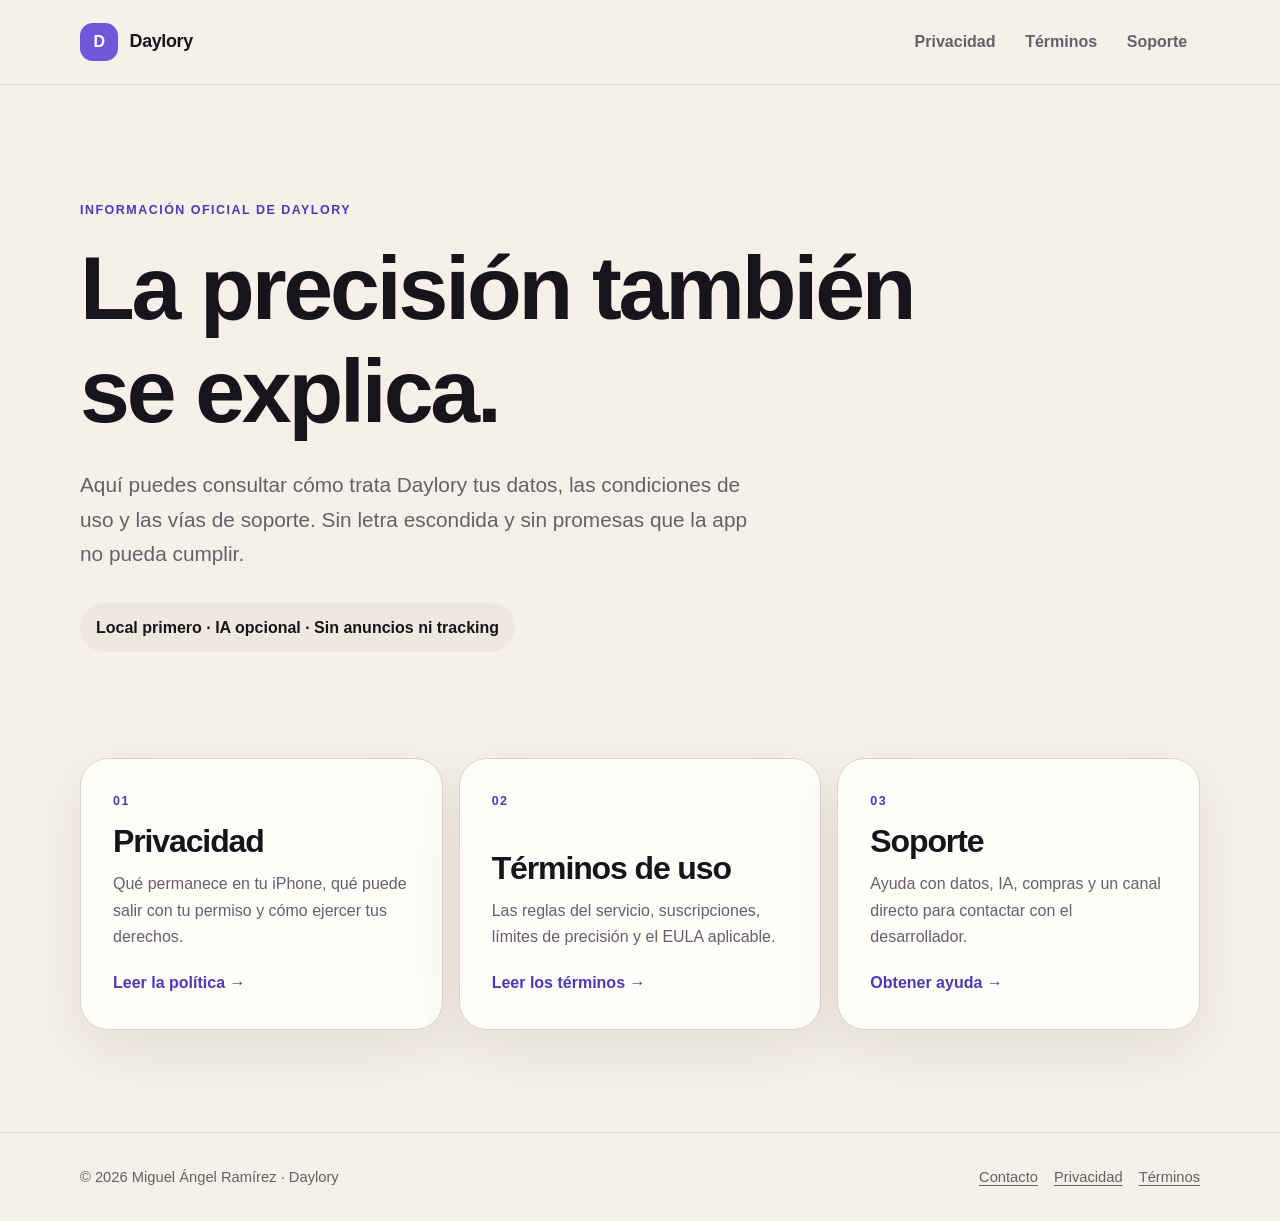
==== index.html @ 0d1ad0e9 "feat: publish Daylory legal and support site" ====
<!doctype html>
<html lang="es">
<head>
  <meta charset="utf-8">
  <meta name="viewport" content="width=device-width, initial-scale=1">
  <meta name="description" content="Privacidad, términos de uso y soporte oficial de Daylory.">
  <meta name="theme-color" content="#f5f0e8">
  <meta name="robots" content="index, follow">
  <link rel="canonical" href="https://miguelangelxramirez.github.io/daylory-legal/">
  <link rel="icon" href="assets/favicon.svg" type="image/svg+xml">
  <link rel="stylesheet" href="assets/styles.css">
  <title>Daylory · Legales y soporte</title>
</head>
<body>
  <a class="skip-link" href="#contenido">Saltar al contenido</a>
  <header class="site-header">
    <div class="shell header-inner">
      <a class="brand" href="./" aria-label="Daylory, inicio">
        <span class="brand-mark" aria-hidden="true">D</span>
        <span>Daylory</span>
      </a>
      <nav class="site-nav" aria-label="Navegación principal">
        <ul>
          <li><a href="privacidad/">Privacidad</a></li>
          <li><a href="terminos/">Términos</a></li>
          <li><a href="soporte/">Soporte</a></li>
        </ul>
      </nav>
    </div>
  </header>

  <main id="contenido">
    <section class="shell hero" aria-labelledby="hero-title">
      <p class="eyebrow">Información oficial de Daylory</p>
      <h1 id="hero-title">La precisión también se explica.</h1>
      <p class="hero-copy">Aquí puedes consultar cómo trata Daylory tus datos, las condiciones de uso y las vías de soporte. Sin letra escondida y sin promesas que la app no pueda cumplir.</p>
      <p class="principle">Local primero · IA opcional · Sin anuncios ni tracking</p>
    </section>

    <section class="shell card-grid" aria-label="Documentos y ayuda">
      <a class="portal-card" href="privacidad/">
        <span class="card-number">01</span>
        <h2>Privacidad</h2>
        <p>Qué permanece en tu iPhone, qué puede salir con tu permiso y cómo ejercer tus derechos.</p>
        <span class="card-action">Leer la política →</span>
      </a>
      <a class="portal-card" href="terminos/">
        <span class="card-number">02</span>
        <h2>Términos de uso</h2>
        <p>Las reglas del servicio, suscripciones, límites de precisión y el EULA aplicable.</p>
        <span class="card-action">Leer los términos →</span>
      </a>
      <a class="portal-card" href="soporte/">
        <span class="card-number">03</span>
        <h2>Soporte</h2>
        <p>Ayuda con datos, IA, compras y un canal directo para contactar con el desarrollador.</p>
        <span class="card-action">Obtener ayuda →</span>
      </a>
    </section>
  </main>

  <footer class="site-footer">
    <div class="shell site-footer-inner">
      <span>© 2026 Miguel Ángel Ramírez · Daylory</span>
      <div class="footer-links">
        <a href="mailto:miguelangelxramirez@gmail.com">Contacto</a>
        <a href="privacidad/">Privacidad</a>
        <a href="terminos/">Términos</a>
      </div>
    </div>
  </footer>
</body>
</html>
---- assets/styles.css ----
:root {
  color-scheme: light;
  --canvas: #f5f0e8;
  --surface: #fffdf9;
  --surface-muted: #eee8de;
  --ink: #17151b;
  --muted: #66606a;
  --accent: #7057d9;
  --accent-strong: #4f38b7;
  --border: #dcd4c8;
  --shadow: 0 20px 60px rgba(39, 31, 26, 0.08);
  --radius-lg: 28px;
  --radius-md: 18px;
  --content: 70rem;
  --reading: 45rem;
  font-family: -apple-system, BlinkMacSystemFont, "Segoe UI", sans-serif;
  font-synthesis: none;
}

* {
  box-sizing: border-box;
}

html {
  scroll-behavior: smooth;
  background: var(--canvas);
}

body {
  margin: 0;
  color: var(--ink);
  background: var(--canvas);
  font-size: 1rem;
  line-height: 1.65;
  text-rendering: optimizeLegibility;
}

a {
  color: var(--accent-strong);
  text-decoration-thickness: 0.09em;
  text-underline-offset: 0.18em;
}

a:hover {
  color: var(--accent);
}

a:focus-visible,
button:focus-visible {
  outline: 3px solid var(--accent);
  outline-offset: 4px;
  border-radius: 6px;
}

.skip-link {
  position: fixed;
  z-index: 10;
  top: 0.75rem;
  left: 0.75rem;
  padding: 0.75rem 1rem;
  color: var(--surface);
  background: var(--ink);
  border-radius: 999px;
  transform: translateY(-180%);
}

.skip-link:focus {
  transform: translateY(0);
}

.shell {
  width: min(calc(100% - 2rem), var(--content));
  margin-inline: auto;
}

.site-header {
  padding-block: 1.25rem;
  border-bottom: 1px solid var(--border);
}

.header-inner,
.site-footer-inner {
  display: flex;
  align-items: center;
  justify-content: space-between;
  gap: 1.5rem;
}

.brand {
  display: inline-flex;
  min-height: 44px;
  align-items: center;
  gap: 0.7rem;
  color: var(--ink);
  font-size: 1.12rem;
  font-weight: 760;
  text-decoration: none;
  letter-spacing: -0.02em;
}

.brand-mark {
  display: grid;
  width: 2.4rem;
  height: 2.4rem;
  place-items: center;
  color: var(--surface);
  background: var(--accent);
  border-radius: 0.8rem;
  font-size: 1rem;
  font-weight: 800;
}

.site-nav ul {
  display: flex;
  flex-wrap: wrap;
  gap: 0.25rem;
  margin: 0;
  padding: 0;
  list-style: none;
}

.site-nav a {
  display: inline-flex;
  min-height: 44px;
  align-items: center;
  padding: 0.55rem 0.8rem;
  color: var(--muted);
  border-radius: 999px;
  font-weight: 650;
  text-decoration: none;
}

.site-nav a:hover,
.site-nav a[aria-current="page"] {
  color: var(--ink);
  background: var(--surface-muted);
}

main {
  min-height: 65vh;
}

.hero {
  padding-block: clamp(4rem, 9vw, 7.5rem) clamp(3.5rem, 7vw, 6rem);
}

.eyebrow {
  margin: 0 0 1rem;
  color: var(--accent-strong);
  font-size: 0.78rem;
  font-weight: 800;
  letter-spacing: 0.12em;
  text-transform: uppercase;
}

h1,
h2,
h3 {
  line-height: 1.15;
  letter-spacing: -0.035em;
}

h1 {
  max-width: 18ch;
  margin: 0;
  font-size: clamp(2.6rem, 7vw, 5.6rem);
}

h2 {
  margin-top: 2.75rem;
  font-size: clamp(1.55rem, 3vw, 2rem);
}

h3 {
  margin-top: 2rem;
  font-size: 1.2rem;
}

.hero-copy {
  max-width: 42rem;
  margin: 1.6rem 0 0;
  color: var(--muted);
  font-size: clamp(1.08rem, 2vw, 1.3rem);
}

.principle {
  display: inline-flex;
  margin-top: 2rem;
  padding: 0.7rem 1rem;
  color: var(--ink);
  background: var(--surface-muted);
  border-radius: 999px;
  font-weight: 680;
}

.card-grid {
  display: grid;
  grid-template-columns: repeat(3, minmax(0, 1fr));
  gap: 1rem;
  padding-bottom: clamp(4rem, 8vw, 7rem);
}

.portal-card {
  display: flex;
  min-height: 17rem;
  flex-direction: column;
  padding: clamp(1.4rem, 3vw, 2rem);
  color: var(--ink);
  background: var(--surface);
  border: 1px solid var(--border);
  border-radius: var(--radius-lg);
  box-shadow: var(--shadow);
  text-decoration: none;
}

.portal-card:hover {
  color: var(--ink);
  border-color: var(--accent);
}

.card-number {
  color: var(--accent-strong);
  font-size: 0.78rem;
  font-weight: 800;
  letter-spacing: 0.12em;
}

.portal-card h2 {
  margin: auto 0 0.7rem;
}

.portal-card p {
  margin: 0;
  color: var(--muted);
}

.card-action {
  margin-top: 1.25rem;
  color: var(--accent-strong);
  font-weight: 750;
}

.document-hero {
  padding-block: clamp(3.5rem, 7vw, 6rem) 2.5rem;
  border-bottom: 1px solid var(--border);
}

.document-hero h1 {
  max-width: 22ch;
  font-size: clamp(2.45rem, 6vw, 4.6rem);
}

.updated {
  margin: 1.25rem 0 0;
  color: var(--muted);
}

.document-layout {
  display: grid;
  grid-template-columns: minmax(12rem, 15rem) minmax(0, var(--reading));
  justify-content: space-between;
  gap: clamp(2rem, 7vw, 6rem);
  padding-block: 3rem 6rem;
}

.toc {
  align-self: start;
  position: sticky;
  top: 1.5rem;
  padding: 1.25rem;
  background: var(--surface-muted);
  border-radius: var(--radius-md);
}

.toc-title {
  margin: 0 0 0.75rem;
  font-size: 0.76rem;
  font-weight: 800;
  letter-spacing: 0.11em;
  text-transform: uppercase;
}

.toc ol {
  display: grid;
  gap: 0.45rem;
  margin: 0;
  padding-left: 1.2rem;
}

.toc a {
  color: var(--muted);
  text-decoration: none;
}

.toc a:hover {
  color: var(--accent-strong);
  text-decoration: underline;
}

.legal-copy > :first-child {
  margin-top: 0;
}

.legal-copy p,
.legal-copy li {
  max-width: 72ch;
}

.legal-copy section {
  scroll-margin-top: 1.5rem;
}

.legal-copy li + li {
  margin-top: 0.55rem;
}

.summary-box,
.notice,
.contact-card {
  margin: 1.5rem 0 2rem;
  padding: clamp(1.25rem, 3vw, 1.75rem);
  background: var(--surface);
  border: 1px solid var(--border);
  border-radius: var(--radius-md);
}

.summary-box strong,
.notice strong {
  display: block;
  margin-bottom: 0.45rem;
}

.data-list {
  display: grid;
  gap: 1rem;
  margin: 1.5rem 0;
}

.data-item {
  padding: 1.2rem;
  background: var(--surface);
  border: 1px solid var(--border);
  border-radius: var(--radius-md);
}

.data-item h3 {
  margin: 0 0 0.45rem;
}

.data-item p:last-child {
  margin-bottom: 0;
}

.support-grid {
  display: grid;
  grid-template-columns: repeat(2, minmax(0, 1fr));
  gap: 1rem;
  margin-block: 1.5rem 2.5rem;
}

.support-card {
  padding: 1.4rem;
  background: var(--surface);
  border: 1px solid var(--border);
  border-radius: var(--radius-md);
}

.support-card h2,
.support-card h3 {
  margin-top: 0;
}

.button-link {
  display: inline-flex;
  min-height: 44px;
  align-items: center;
  justify-content: center;
  padding: 0.7rem 1rem;
  color: var(--surface);
  background: var(--ink);
  border-radius: 999px;
  font-weight: 750;
  text-decoration: none;
}

.button-link:hover {
  color: var(--surface);
  background: var(--accent-strong);
}

.site-footer {
  padding-block: 2rem;
  border-top: 1px solid var(--border);
  color: var(--muted);
  font-size: 0.92rem;
}

.footer-links {
  display: flex;
  flex-wrap: wrap;
  gap: 1rem;
}

.footer-links a {
  color: var(--muted);
}

.error-page {
  display: grid;
  min-height: 68vh;
  place-items: center;
  padding-block: 4rem;
  text-align: center;
}

.error-page h1 {
  max-width: none;
}

@media (max-width: 780px) {
  .header-inner,
  .site-footer-inner {
    align-items: flex-start;
    flex-direction: column;
  }

  .card-grid,
  .support-grid {
    grid-template-columns: 1fr;
  }

  .portal-card {
    min-height: 14rem;
  }

  .document-layout {
    grid-template-columns: 1fr;
    gap: 2rem;
  }

  .toc {
    position: static;
  }
}

@media (max-width: 430px) {
  .shell {
    width: min(calc(100% - 1.25rem), var(--content));
  }

  .site-header {
    padding-block: 0.9rem;
  }

  .site-nav a {
    padding-inline: 0.55rem;
    font-size: 0.92rem;
  }

  .principle {
    align-items: flex-start;
    border-radius: 1rem;
  }
}

@media (prefers-reduced-motion: reduce) {
  html {
    scroll-behavior: auto;
  }

  *,
  *::before,
  *::after {
    animation-duration: 0.01ms !important;
    animation-iteration-count: 1 !important;
    transition-duration: 0.01ms !important;
  }
}

@media print {
  .site-header,
  .site-footer,
  .toc,
  .skip-link {
    display: none;
  }

  body {
    background: white;
    color: black;
    font-size: 11pt;
  }

  .document-layout {
    display: block;
    padding: 0;
  }

  a {
    color: black;
  }
}
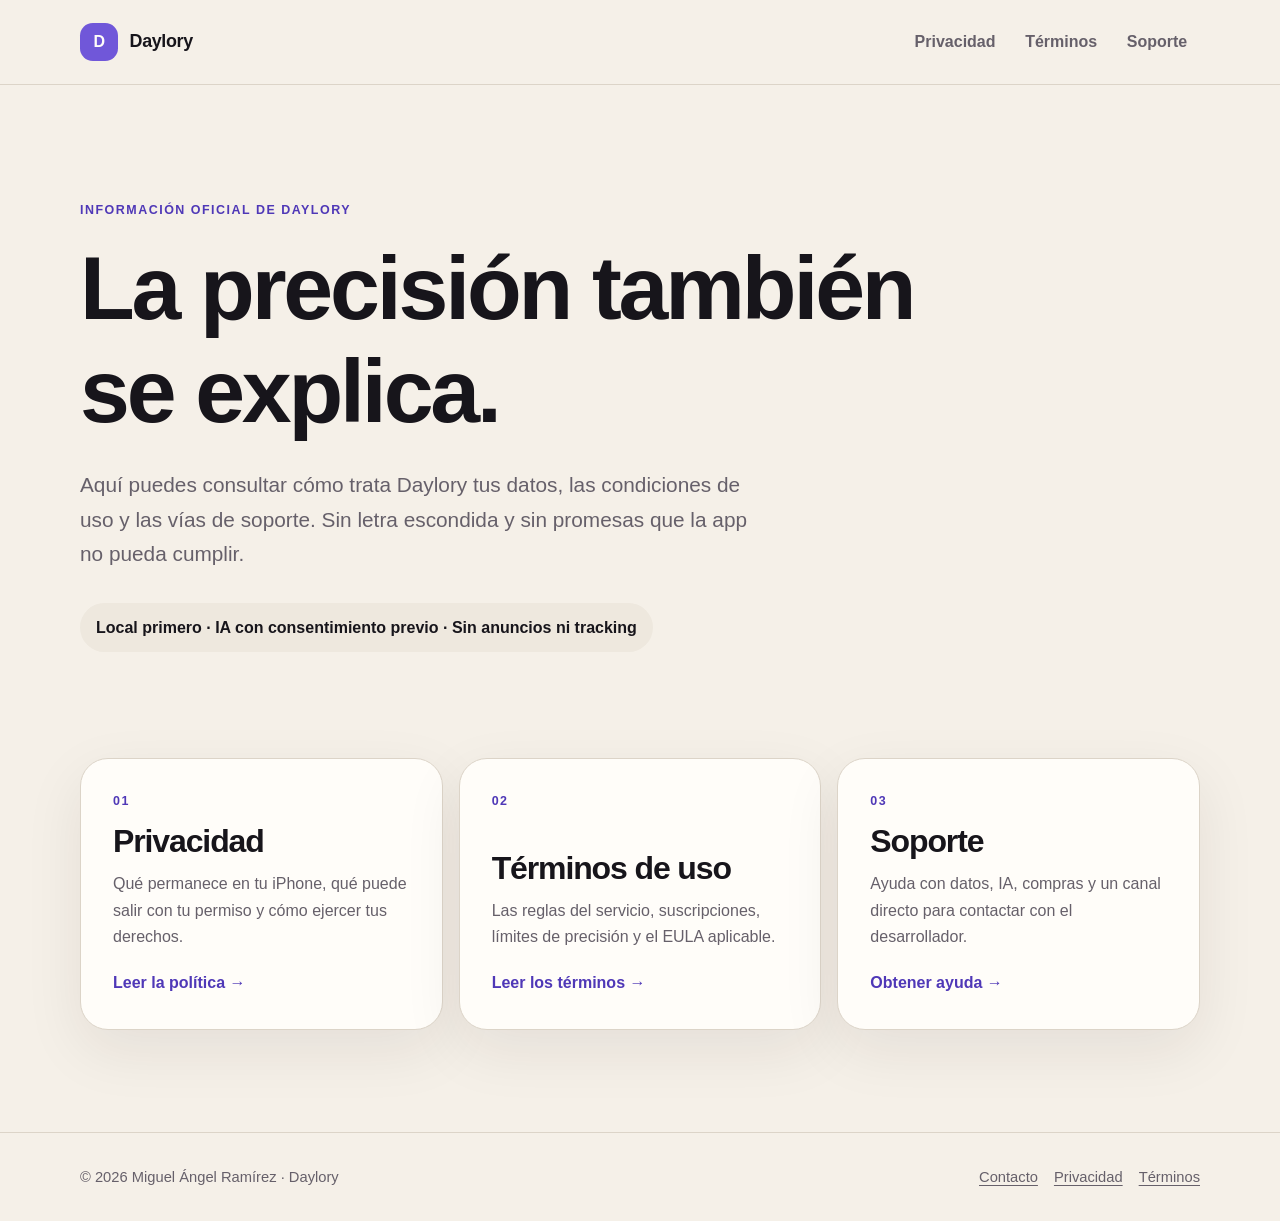
==== commit e4212115: "Privacidad: la IA solo se usa con consentimiento previo, no es opcional en abstracto El texto decía " ====
--- a/index.html
+++ b/index.html
@@ -34,7 +34,7 @@
       <p class="eyebrow">Información oficial de Daylory</p>
       <h1 id="hero-title">La precisión también se explica.</h1>
       <p class="hero-copy">Aquí puedes consultar cómo trata Daylory tus datos, las condiciones de uso y las vías de soporte. Sin letra escondida y sin promesas que la app no pueda cumplir.</p>
-      <p class="principle">Local primero · IA opcional · Sin anuncios ni tracking</p>
+      <p class="principle">Local primero · IA con consentimiento previo · Sin anuncios ni tracking</p>
     </section>
 
     <section class="shell card-grid" aria-label="Documentos y ayuda">
